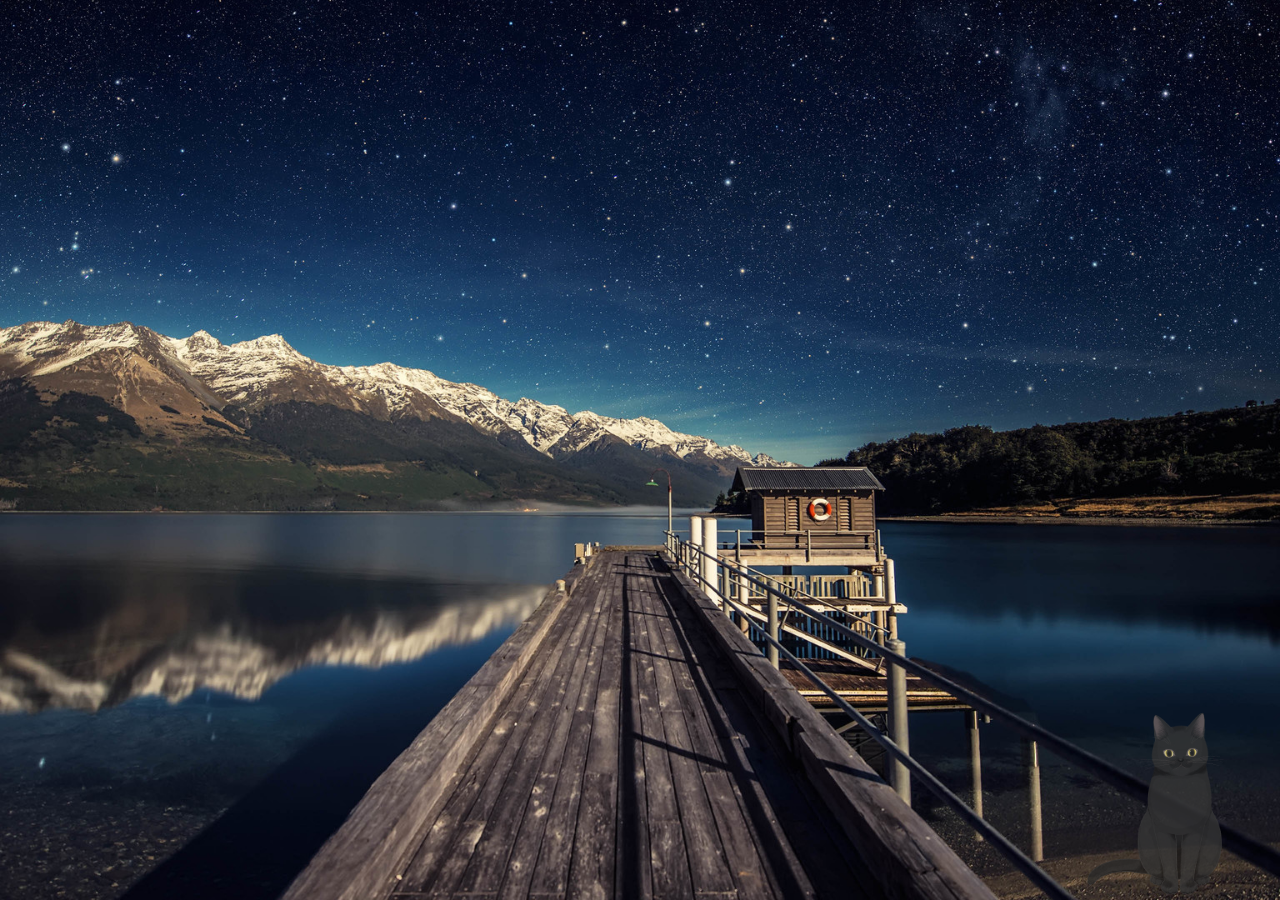
==== dream.html @ d74af006 "add tech.html" ====
<!DOCTYPE html>
<html>

<body>
    <meta http-equiv="Content-Type" content="text/html; charset=utf-8" />
    <link rel="stylesheet" type="text/css" href="css/life.css">
</body>
<script src="./live2d/L2Dwidget.min.js"></script>
<script type="text/javascript">
    L2Dwidget.init({
        model: {
            jsonPath: './live2d/tororo/assets/tororo.model.json',
        },
        display: {
            superSample: 2,
            width: 100,
            height: 101,
            position: 'right',
            hOffset: 0,
            vOffset: 0,
        },
        mobile: {
            show: true,
            scale: 1,
            motion: true,
        },
        react: {
            opacityDefault: 0.8,
            opacityOnHover: 0.2,
        }
    })
</script>

</html>
---- css/life.css ----
body {
    background-image: url("../image/scene01.jpg");
    background-attachment: fixed;
    background-position: center;
    background-size: 100% 100%;
    background-size: cover;
    background-color: rgba(0.0, 0.0, 0.0, 0.4);
}
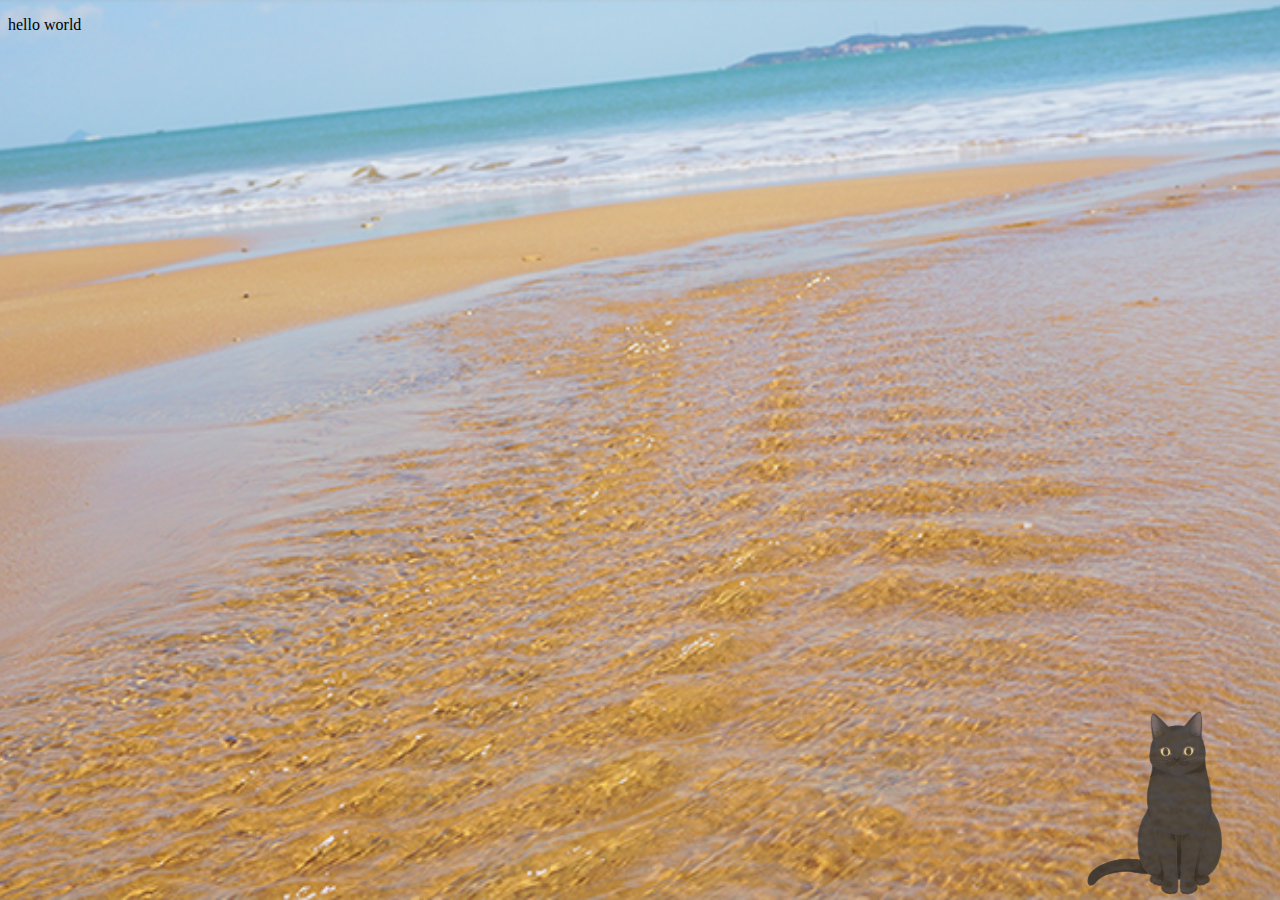
==== commit f5db012e: "add new home" ====
--- a/dream.html
+++ b/dream.html
@@ -4,6 +4,7 @@
 <body>
     <meta http-equiv="Content-Type" content="text/html; charset=utf-8" />
     <link rel="stylesheet" type="text/css" href="css/life.css">
+    <p>hello world</p>
 </body>
 <script src="./live2d/L2Dwidget.min.js"></script>
 <script type="text/javascript">
@@ -30,5 +31,4 @@
         }
     })
 </script>
-
 </html>--- a/css/life.css
+++ b/css/life.css
@@ -1,5 +1,5 @@
 body {
-    background-image: url("../image/scene01.jpg");
+    background-image: url("../image/life.png");
     background-attachment: fixed;
     background-position: center;
     background-size: 100% 100%;
